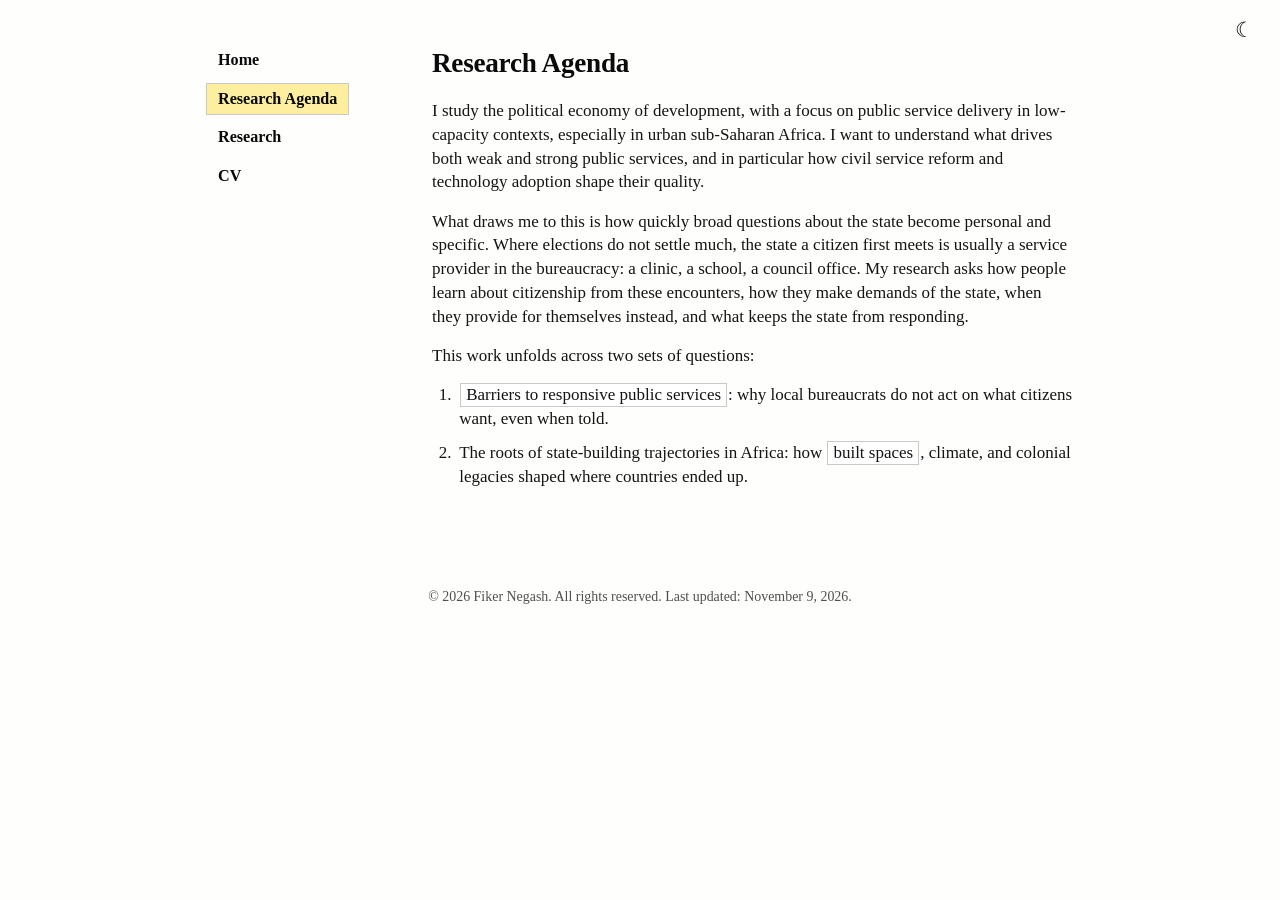
==== agenda.html @ 1a492804 "Italic paper titles instead of bold Co-Authored-By: Claude Fable 5.1 <noreply@anthropic.com>" ====
<!doctype html>
<html lang="en">
<head>
<meta charset="utf-8">
<meta name="viewport" content="width=device-width, initial-scale=1">
<title>Research Agenda — Fiker Negash</title>
<link rel="stylesheet" href="style.css?v=20261109m">
<script src="theme.js?v=20261109m"></script>
</head>
<body>
<button id="theme-toggle" type="button" aria-label="Switch to dark mode">☾</button>
<div class="layout wrap">
<aside class="side">
  <nav aria-label="Site"><ul>
    <li><a href="index.html">Home</a></li>
    <li><a href="agenda.html" aria-current="page">Research Agenda</a></li>
    <li><a href="research.html">Research</a></li>
    <li><a href="cv.pdf">CV</a></li>
  </ul></nav>
</aside>
<main>
  <h1>Research Agenda</h1>
  <p>I study the political economy of development, with a focus on public service delivery in low-capacity contexts, especially in urban sub-Saharan Africa. I want to understand what drives both weak and strong public services, and in particular how civil service reform and technology adoption shape their quality.</p>
  <p>What draws me to this is how quickly broad questions about the state become personal and specific. Where elections do not settle much, the state a citizen first meets is usually a service provider in the bureaucracy: a clinic, a school, a council office. My research asks how people learn about citizenship from these encounters, how they make demands of the state, when they provide for themselves instead, and what keeps the state from responding.</p>
  <p>This work unfolds across two sets of questions:</p>
  <ol class="projects">
    <li><a href="research.html#dont-know-dont-care">Barriers to responsive public services</a>: why local bureaucrats do not act on what citizens want, even when told.</li>
    <li>The roots of state-building trajectories in Africa: how <a href="research.html#where-the-council-sits">built spaces</a>, climate, and colonial legacies shaped where countries ended up.</li>
  </ol>
</main>
</div>
<footer><div class="wrap">&copy; 2026 Fiker Negash. All rights reserved. Last updated: November 9, 2026.</div></footer>
</body>
</html>
---- style.css ----
/* Fiker Negash — site stylesheet. Minimal, with a faint neobrutalist trace: hairline rules, pale yellow active tab, no shadows. Font: Times New Roman (system). */

:root {
  --bg: #fefefd;
  --text: #141414;
  --heading: #0a0a0a;
  --muted: #4f4f4f;
  --ink: #c9c9c9;         /* hairline rule colour */
  --ink-strong: #0a0a0a;
  --accent: #fdeea0;      /* pale yellow */
  --accent-2: #ff8a3d;    /* orange, used sparingly */
  --surface: #ffffff;
  --shadow: none;
  --shadow-sm: none;
}
:root[data-theme="dark"] {
  --bg: #161616;
  --text: #ececec;
  --heading: #ffffff;
  --muted: #b0b0b0;
  --ink: #3a3a3a;
  --ink-strong: #f2f2f2;
  --accent: #d9c86a;
  --accent-2: #ff9a55;
  --surface: #1f1f1f;
}

* { box-sizing: border-box; }
html { font-size: 17px; }
body {
  margin: 0;
  position: relative;
  background: var(--bg);
  color: var(--text);
  font-family: "Times New Roman", Times, "Liberation Serif", serif;
  font-weight: 400;
  line-height: 1.4;
  transition: background .2s ease, color .2s ease;
}
.wrap { max-width: 900px; margin: 0 auto; padding: 0 16px; }

/* Layout: tabs stacked in a left column, content on the right */
.layout { display: grid; grid-template-columns: 170px 1fr; column-gap: 56px; align-items: start; padding-top: 44px; }
.side { position: sticky; top: 32px; }
nav ul { list-style: none; margin: 0; padding: 0; display: flex; flex-direction: column; align-items: flex-start; gap: 6px; }
nav a {
  display: inline-block;
  color: var(--heading);
  text-decoration: none;
  font-weight: 600;
  font-size: .95rem;
  padding: 4px 11px;
  border: 1px solid transparent;
  transition: transform .1s ease, box-shadow .1s ease, background .1s ease;
}
nav a:hover { background: var(--accent); color: #0a0a0a; }
nav a[aria-current="page"] { border-color: var(--ink); background: var(--accent); color: #0a0a0a; }
#theme-toggle { position: absolute; top: 16px; right: 20px; background: none; border: none; padding: 4px 6px; color: var(--heading); font: inherit; font-size: 1.25rem; line-height: 1; cursor: pointer; }
#theme-toggle:hover { color: var(--accent-2); }

/* Body text */
main { padding: 0 0 56px; min-height: 55vh; min-width: 0; }
h1 { font-size: 1.6rem; font-weight: 700; color: var(--heading); margin: 0 0 1rem; letter-spacing: -.01em; }
h2 { font-size: 1.1rem; font-weight: 700; color: var(--heading); margin: 1.8rem 0 .6rem; }
p { margin: 0 0 .9rem; }
em { font-style: italic; }

/* Links: boxed with a hard shadow on hover */
main a, footer a {
  color: inherit;
  text-decoration: none;
  border: 1px solid var(--ink);
  padding: 0 .3em;
  margin: 0 .05em;
  line-height: 1.3;
  white-space: nowrap;
  background: var(--surface);
  transition: transform .1s ease, box-shadow .1s ease, background .1s ease;
  display: inline-block;
}
main a:hover, footer a:hover { background: var(--accent); color: #0a0a0a; border-color: var(--muted); }

/* Home: big name, affiliation line, photo on the right */
.big-name { font-size: 2.5rem; font-weight: 700; letter-spacing: -.02em; margin: 0 0 .3rem; line-height: 1.1; }
.affil { color: var(--muted); margin-bottom: 1.3rem; font-weight: 500; }
.portrait-img { float: left; width: 230px; height: auto; margin: .2rem 28px 16px 0; border: none; border-radius: 12px; }
.clear { clear: both; }

/* Research agenda: numbered projects */
ol.projects { padding-left: 1.4rem; margin: 0 0 1.4rem; }
ol.projects li { margin-bottom: .6rem; padding-left: .2rem; }

/* Research page: papers with collapsible abstracts */
ol.papers { padding-left: 1.4rem; margin: 0; }
ol.papers li { margin-bottom: 1.5rem; }
ol.papers .title { color: var(--heading); font-style: italic; }
ol.papers .authors { display: block; margin-top: .15rem; color: var(--muted); }
ol.papers .links { display: flex; flex-wrap: wrap; gap: .5rem .8rem; align-items: baseline; margin-top: .55rem; font-size: .92rem; }
details { display: inline; }
details summary { list-style: none; cursor: pointer; display: inline-block; border: 1px solid var(--ink); padding: 0 .3em; line-height: 1.3; background: var(--surface); font-weight: 600; transition: transform .1s ease, box-shadow .1s ease, background .1s ease; }
details summary::-webkit-details-marker { display: none; }
details summary:hover { background: var(--accent); color: #0a0a0a; }
details[open] summary { background: var(--accent); color: #0a0a0a; }
details p { display: block; margin: .7rem 0 .3rem; padding: .7rem .9rem; border-left: 2px solid var(--accent); background: var(--surface); font-size: .95rem; line-height: 1.45; }

footer { padding: 18px 0 48px; color: var(--muted); font-size: .82rem; text-align: center; }

@media (max-width: 640px) {
  html { font-size: 16px; }
  .layout { grid-template-columns: 1fr; padding-top: 20px; row-gap: 24px; }
  .side { position: static; }
  nav ul { flex-direction: row; flex-wrap: wrap; gap: 6px 8px; }
  #theme-toggle { top: 10px; right: 12px; }
  .portrait-img { float: none; width: 200px; margin: 0 0 18px; display: block; }
  .big-name { font-size: 2.1rem; }
}
@media (prefers-reduced-motion: reduce) {
  * { transition: none !important; }
}
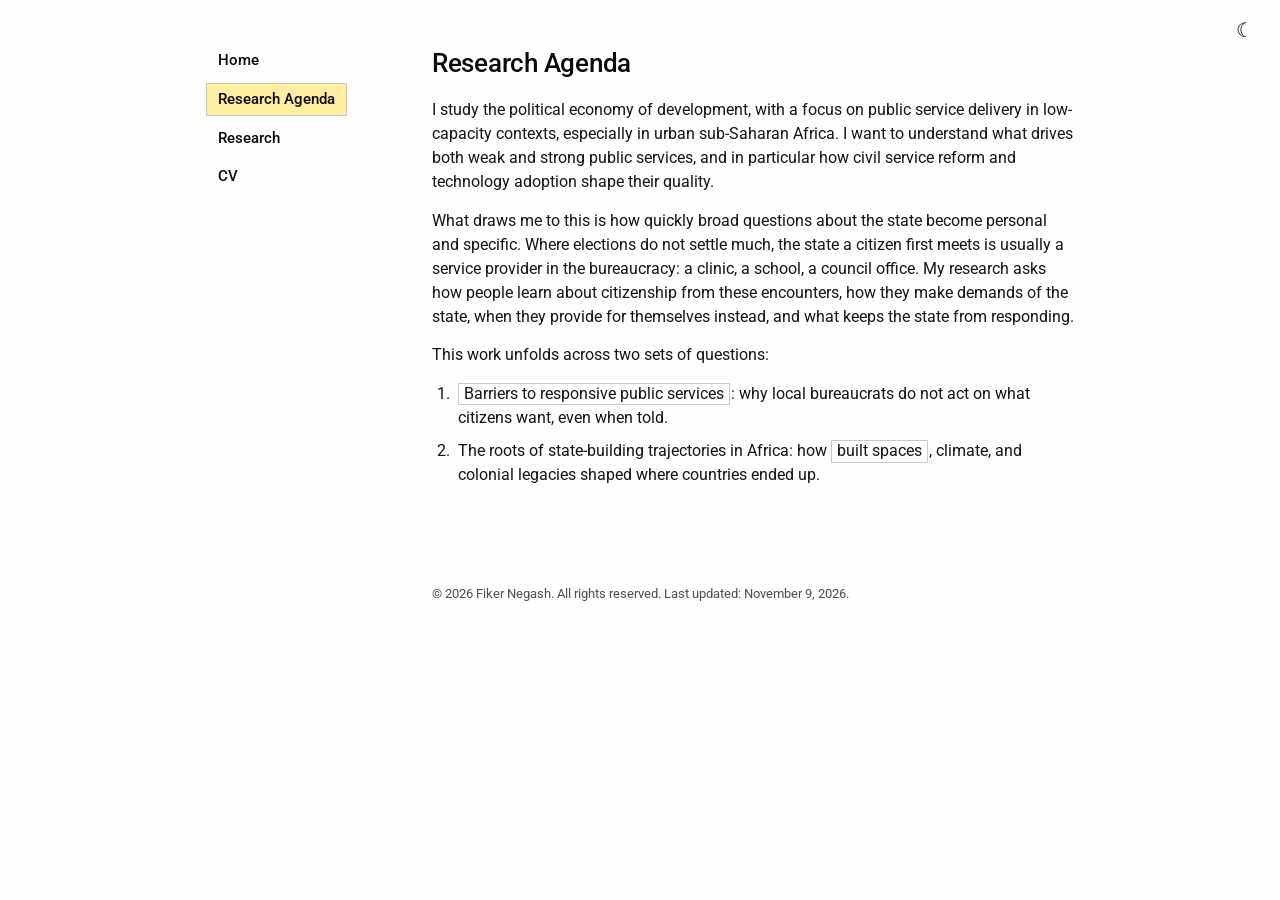
==== commit 3a62c8b2: "Roboto from Google Fonts, name block above the columns, Contact link, affiliation without "PhD stude" ====
--- a/agenda.html
+++ b/agenda.html
@@ -4,8 +4,11 @@
 <meta charset="utf-8">
 <meta name="viewport" content="width=device-width, initial-scale=1">
 <title>Research Agenda — Fiker Negash</title>
-<link rel="stylesheet" href="style.css?v=20261109m">
-<script src="theme.js?v=20261109m"></script>
+<link rel="preconnect" href="https://fonts.googleapis.com">
+<link rel="preconnect" href="https://fonts.gstatic.com" crossorigin>
+<link href="https://fonts.googleapis.com/css2?family=Roboto:ital,wght@0,300;0,400;0,500;0,700;1,400&display=swap" rel="stylesheet">
+<link rel="stylesheet" href="style.css?v=20261109n">
+<script src="theme.js?v=20261109n"></script>
 </head>
 <body>
 <button id="theme-toggle" type="button" aria-label="Switch to dark mode">☾</button>
--- a/style.css
+++ b/style.css
@@ -1,4 +1,4 @@
-/* Fiker Negash — site stylesheet. Minimal, with a faint neobrutalist trace: hairline rules, pale yellow active tab, no shadows. Font: Times New Roman (system). */
+/* Fiker Negash — site stylesheet. Minimal, with a faint neobrutalist trace: hairline rules, pale yellow active tab, no shadows. Font: Roboto via Google Fonts (as on guygrossman.com). */
 
 :root {
   --bg: #fefefd;
@@ -26,28 +26,30 @@
 }
 
 * { box-sizing: border-box; }
-html { font-size: 17px; }
+html { font-size: 16px; }
 body {
   margin: 0;
   position: relative;
   background: var(--bg);
   color: var(--text);
-  font-family: "Times New Roman", Times, "Liberation Serif", serif;
+  font-family: "Roboto", "Helvetica Neue", Arial, sans-serif;
   font-weight: 400;
-  line-height: 1.4;
+  line-height: 1.5;
   transition: background .2s ease, color .2s ease;
 }
 .wrap { max-width: 900px; margin: 0 auto; padding: 0 16px; }
 
 /* Layout: tabs stacked in a left column, content on the right */
 .layout { display: grid; grid-template-columns: 170px 1fr; column-gap: 56px; align-items: start; padding-top: 44px; }
+.top { padding-top: 44px; }
+.top + .layout { padding-top: 22px; }
 .side { position: sticky; top: 32px; }
 nav ul { list-style: none; margin: 0; padding: 0; display: flex; flex-direction: column; align-items: flex-start; gap: 6px; }
 nav a {
   display: inline-block;
   color: var(--heading);
   text-decoration: none;
-  font-weight: 600;
+  font-weight: 500;
   font-size: .95rem;
   padding: 4px 11px;
   border: 1px solid transparent;
@@ -60,13 +62,13 @@
 
 /* Body text */
 main { padding: 0 0 56px; min-height: 55vh; min-width: 0; }
-h1 { font-size: 1.6rem; font-weight: 700; color: var(--heading); margin: 0 0 1rem; letter-spacing: -.01em; }
-h2 { font-size: 1.1rem; font-weight: 700; color: var(--heading); margin: 1.8rem 0 .6rem; }
+h1 { font-size: 1.6rem; font-weight: 500; color: var(--heading); margin: 0 0 1rem; letter-spacing: -.01em; }
+h2 { font-size: 1.1rem; font-weight: 500; color: var(--heading); margin: 1.8rem 0 .6rem; }
 p { margin: 0 0 .9rem; }
 em { font-style: italic; }
 
 /* Links: boxed with a hard shadow on hover */
-main a, footer a {
+main a, footer a, .top a {
   color: inherit;
   text-decoration: none;
   border: 1px solid var(--ink);
@@ -78,11 +80,11 @@
   transition: transform .1s ease, box-shadow .1s ease, background .1s ease;
   display: inline-block;
 }
-main a:hover, footer a:hover { background: var(--accent); color: #0a0a0a; border-color: var(--muted); }
+main a:hover, footer a:hover, .top a:hover { background: var(--accent); color: #0a0a0a; border-color: var(--muted); }
 
 /* Home: big name, affiliation line, photo on the right */
-.big-name { font-size: 2.5rem; font-weight: 700; letter-spacing: -.02em; margin: 0 0 .3rem; line-height: 1.1; }
-.affil { color: var(--muted); margin-bottom: 1.3rem; font-weight: 500; }
+.big-name { font-size: 2.4rem; font-weight: 400; letter-spacing: -.01em; margin: 0 0 .3rem; line-height: 1.15; }
+.affil { color: var(--muted); margin-bottom: 0; font-weight: 400; }
 .portrait-img { float: left; width: 230px; height: auto; margin: .2rem 28px 16px 0; border: none; border-radius: 12px; }
 .clear { clear: both; }
 
@@ -93,11 +95,11 @@
 /* Research page: papers with collapsible abstracts */
 ol.papers { padding-left: 1.4rem; margin: 0; }
 ol.papers li { margin-bottom: 1.5rem; }
-ol.papers .title { color: var(--heading); font-style: italic; }
+ol.papers .title { color: var(--heading); font-style: italic; font-weight: 500; }
 ol.papers .authors { display: block; margin-top: .15rem; color: var(--muted); }
 ol.papers .links { display: flex; flex-wrap: wrap; gap: .5rem .8rem; align-items: baseline; margin-top: .55rem; font-size: .92rem; }
 details { display: inline; }
-details summary { list-style: none; cursor: pointer; display: inline-block; border: 1px solid var(--ink); padding: 0 .3em; line-height: 1.3; background: var(--surface); font-weight: 600; transition: transform .1s ease, box-shadow .1s ease, background .1s ease; }
+details summary { list-style: none; cursor: pointer; display: inline-block; border: 1px solid var(--ink); padding: 0 .3em; line-height: 1.3; background: var(--surface); font-weight: 500; transition: transform .1s ease, box-shadow .1s ease, background .1s ease; }
 details summary::-webkit-details-marker { display: none; }
 details summary:hover { background: var(--accent); color: #0a0a0a; }
 details[open] summary { background: var(--accent); color: #0a0a0a; }
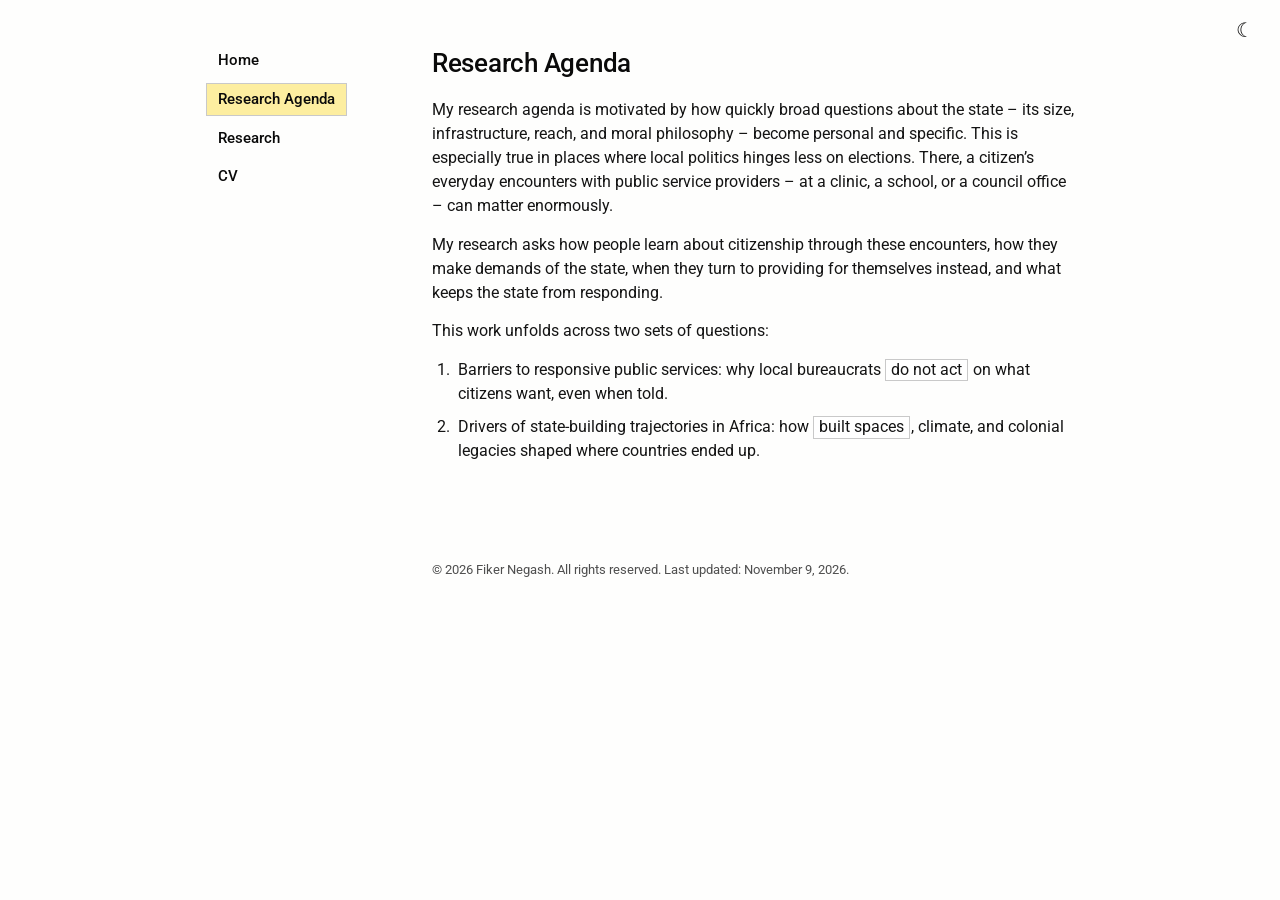
==== commit cce3f21e: "Update home intro and research agenda text Co-Authored-By: Claude Fable 5.1 <noreply@anthropic.com>" ====
--- a/agenda.html
+++ b/agenda.html
@@ -7,8 +7,8 @@
 <link rel="preconnect" href="https://fonts.googleapis.com">
 <link rel="preconnect" href="https://fonts.gstatic.com" crossorigin>
 <link href="https://fonts.googleapis.com/css2?family=Roboto:ital,wght@0,300;0,400;0,500;0,700;1,400&display=swap" rel="stylesheet">
-<link rel="stylesheet" href="style.css?v=20261109n">
-<script src="theme.js?v=20261109n"></script>
+<link rel="stylesheet" href="style.css?v=20261109o">
+<script src="theme.js?v=20261109o"></script>
 </head>
 <body>
 <button id="theme-toggle" type="button" aria-label="Switch to dark mode">☾</button>
@@ -23,12 +23,12 @@
 </aside>
 <main>
   <h1>Research Agenda</h1>
-  <p>I study the political economy of development, with a focus on public service delivery in low-capacity contexts, especially in urban sub-Saharan Africa. I want to understand what drives both weak and strong public services, and in particular how civil service reform and technology adoption shape their quality.</p>
-  <p>What draws me to this is how quickly broad questions about the state become personal and specific. Where elections do not settle much, the state a citizen first meets is usually a service provider in the bureaucracy: a clinic, a school, a council office. My research asks how people learn about citizenship from these encounters, how they make demands of the state, when they provide for themselves instead, and what keeps the state from responding.</p>
+  <p>My research agenda is motivated by how quickly broad questions about the state &ndash; its size, infrastructure, reach, and moral philosophy &ndash; become personal and specific. This is especially true in places where local politics hinges less on elections. There, a citizen&rsquo;s everyday encounters with public service providers &ndash; at a clinic, a school, or a council office &ndash; can matter enormously.</p>
+  <p>My research asks how people learn about citizenship through these encounters, how they make demands of the state, when they turn to providing for themselves instead, and what keeps the state from responding.</p>
   <p>This work unfolds across two sets of questions:</p>
   <ol class="projects">
-    <li><a href="research.html#dont-know-dont-care">Barriers to responsive public services</a>: why local bureaucrats do not act on what citizens want, even when told.</li>
-    <li>The roots of state-building trajectories in Africa: how <a href="research.html#where-the-council-sits">built spaces</a>, climate, and colonial legacies shaped where countries ended up.</li>
+    <li>Barriers to responsive public services: why local bureaucrats <a href="research.html#dont-know-dont-care">do not act</a> on what citizens want, even when told.</li>
+    <li>Drivers of state-building trajectories in Africa: how <a href="research.html#where-the-council-sits">built spaces</a>, climate, and colonial legacies shaped where countries ended up.</li>
   </ol>
 </main>
 </div>
--- a/style.css
+++ b/style.css
@@ -87,6 +87,7 @@
 .affil { color: var(--muted); margin-bottom: 0; font-weight: 400; }
 .portrait-img { float: left; width: 230px; height: auto; margin: .2rem 28px 16px 0; border: none; border-radius: 12px; }
 .clear { clear: both; }
+.below { clear: both; }
 
 /* Research agenda: numbered projects */
 ol.projects { padding-left: 1.4rem; margin: 0 0 1.4rem; }
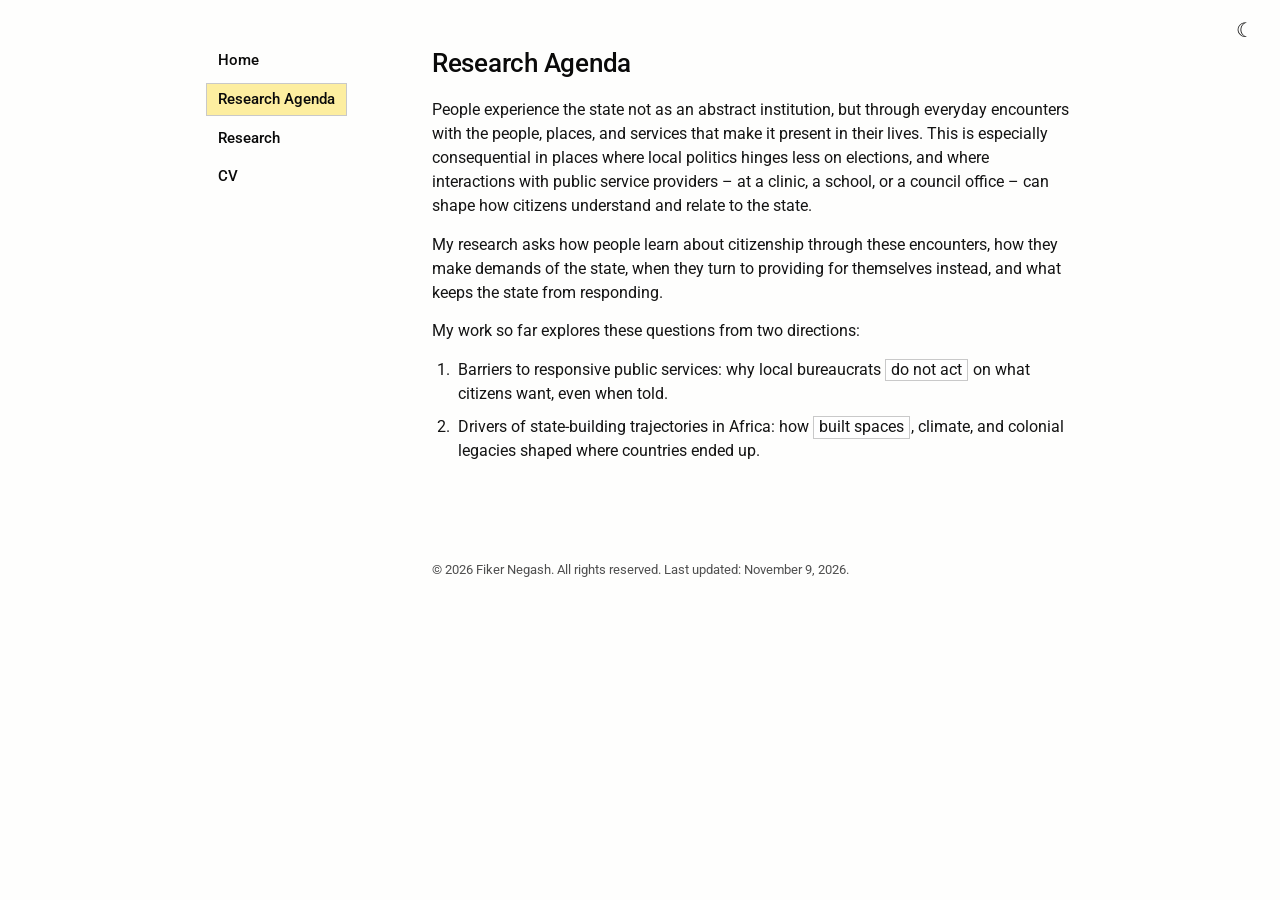
==== commit 27e2decc: "Rewrite the research agenda opening Co-Authored-By: Claude Fable 5.1 <noreply@anthropic.com>" ====
--- a/agenda.html
+++ b/agenda.html
@@ -7,8 +7,8 @@
 <link rel="preconnect" href="https://fonts.googleapis.com">
 <link rel="preconnect" href="https://fonts.gstatic.com" crossorigin>
 <link href="https://fonts.googleapis.com/css2?family=Roboto:ital,wght@0,300;0,400;0,500;0,700;1,400&display=swap" rel="stylesheet">
-<link rel="stylesheet" href="style.css?v=20261109o">
-<script src="theme.js?v=20261109o"></script>
+<link rel="stylesheet" href="style.css?v=20261109q">
+<script src="theme.js?v=20261109q"></script>
 </head>
 <body>
 <button id="theme-toggle" type="button" aria-label="Switch to dark mode">☾</button>
@@ -23,9 +23,9 @@
 </aside>
 <main>
   <h1>Research Agenda</h1>
-  <p>My research agenda is motivated by how quickly broad questions about the state &ndash; its size, infrastructure, reach, and moral philosophy &ndash; become personal and specific. This is especially true in places where local politics hinges less on elections. There, a citizen&rsquo;s everyday encounters with public service providers &ndash; at a clinic, a school, or a council office &ndash; can matter enormously.</p>
+  <p>People experience the state not as an abstract institution, but through everyday encounters with the people, places, and services that make it present in their lives. This is especially consequential in places where local politics hinges less on elections, and where interactions with public service providers &ndash; at a clinic, a school, or a council office &ndash; can shape how citizens understand and relate to the state.</p>
   <p>My research asks how people learn about citizenship through these encounters, how they make demands of the state, when they turn to providing for themselves instead, and what keeps the state from responding.</p>
-  <p>This work unfolds across two sets of questions:</p>
+  <p>My work so far explores these questions from two directions:</p>
   <ol class="projects">
     <li>Barriers to responsive public services: why local bureaucrats <a href="research.html#dont-know-dont-care">do not act</a> on what citizens want, even when told.</li>
     <li>Drivers of state-building trajectories in Africa: how <a href="research.html#where-the-council-sits">built spaces</a>, climate, and colonial legacies shaped where countries ended up.</li>
--- a/style.css
+++ b/style.css
@@ -85,7 +85,7 @@
 /* Home: big name, affiliation line, photo on the right */
 .big-name { font-size: 2.4rem; font-weight: 400; letter-spacing: -.01em; margin: 0 0 .3rem; line-height: 1.15; }
 .affil { color: var(--muted); margin-bottom: 0; font-weight: 400; }
-.portrait-img { float: left; width: 230px; height: auto; margin: .2rem 28px 16px 0; border: none; border-radius: 12px; }
+.portrait-img { display: block; width: 170px; height: 170px; object-fit: cover; border-radius: 50%; border: 3px solid var(--bg); box-shadow: 0 0 0 1px var(--ink); margin: 0 0 20px; }
 .clear { clear: both; }
 .below { clear: both; }
 
@@ -114,7 +114,7 @@
   .side { position: static; }
   nav ul { flex-direction: row; flex-wrap: wrap; gap: 6px 8px; }
   #theme-toggle { top: 10px; right: 12px; }
-  .portrait-img { float: none; width: 200px; margin: 0 0 18px; display: block; }
+  .portrait-img { width: 200px; height: 200px; margin: 0 0 18px; }
   .big-name { font-size: 2.1rem; }
 }
 @media (prefers-reduced-motion: reduce) {
